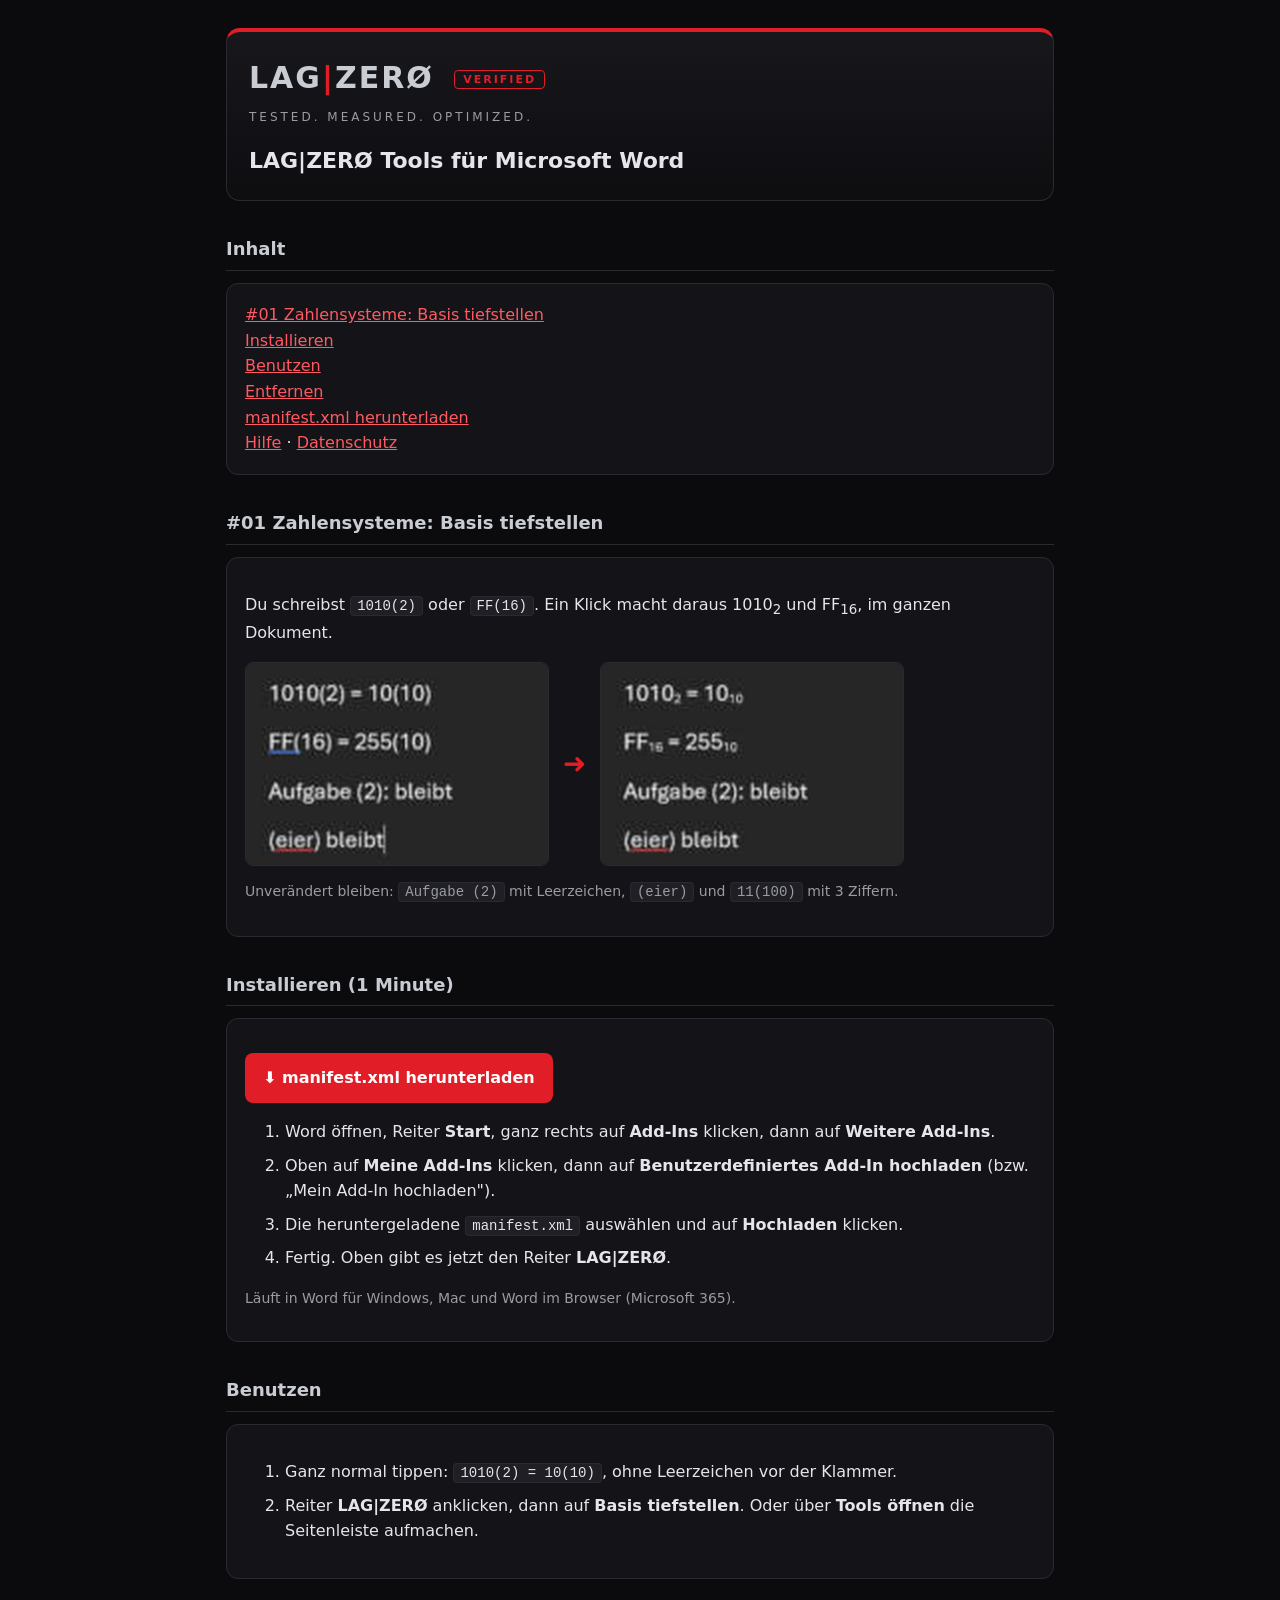
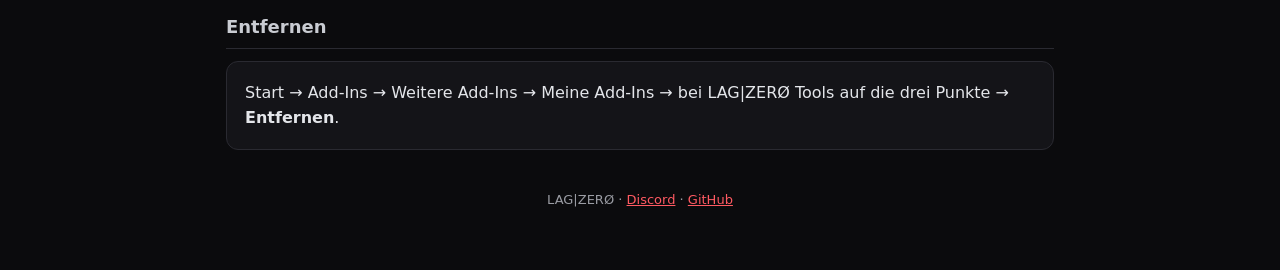
==== index.html @ 54efec06 "Initial commit" ====
<!doctype html>
<html lang="de"><head><meta charset="utf-8"><meta name="viewport" content="width=device-width,initial-scale=1">
<title>LAG|ZERØ Tools für Word</title><link rel="icon" href="assets/logo-32.png"><link rel="stylesheet" href="src/site.css"></head>
<body><div class="wrap">
<header><div class="logo">LAG<span>|</span>ZERØ <em>VERIFIED</em></div><div class="slogan">TESTED. MEASURED. OPTIMIZED.</div>
<h1>LAG|ZERØ Tools für Microsoft Word</h1></header>

<h2>Inhalt</h2>
<div class="card"><a href="#tool01">#01 Zahlensysteme: Basis tiefstellen</a><br><a href="#install">Installieren</a><br><a href="#benutzen">Benutzen</a><br><a href="#entfernen">Entfernen</a><br><a href="manifest.xml" download>manifest.xml herunterladen</a><br><a href="support.html">Hilfe</a> · <a href="privacy.html">Datenschutz</a></div>

<h2 id="tool01">#01 Zahlensysteme: Basis tiefstellen</h2>
<div class="card"><p>Du schreibst <code>1010(2)</code> oder <code>FF(16)</code>. Ein Klick macht daraus 1010<sub>2</sub> und FF<sub>16</sub>, im ganzen Dokument.</p>
<div class="vn"><img class="shot" src="assets/demo-vorher.png" alt="vorher" width="304"><span class="arrow">➜</span><img class="shot" src="assets/demo-nachher.png" alt="nachher" width="304"></div>
<p class="mut">Unverändert bleiben: <code>Aufgabe (2)</code> mit Leerzeichen, <code>(eier)</code> und <code>11(100)</code> mit 3 Ziffern.</p></div>

<h2 id="install">Installieren (1 Minute)</h2>
<div class="card">
<p><a class="btn" href="manifest.xml" download>⬇ manifest.xml herunterladen</a></p>
<ol>
<li>Word öffnen, Reiter <b>Start</b>, ganz rechts auf <b>Add-Ins</b> klicken, dann auf <b>Weitere Add-Ins</b>.</li>
<li>Oben auf <b>Meine Add-Ins</b> klicken, dann auf <b>Benutzerdefiniertes Add-In hochladen</b> (bzw. „Mein Add-In hochladen").</li>
<li>Die heruntergeladene <code>manifest.xml</code> auswählen und auf <b>Hochladen</b> klicken.</li>
<li>Fertig. Oben gibt es jetzt den Reiter <b>LAG|ZERØ</b>.</li>
</ol>
<p class="mut">Läuft in Word für Windows, Mac und Word im Browser (Microsoft 365).</p></div>

<h2 id="benutzen">Benutzen</h2>
<div class="card"><ol>
<li>Ganz normal tippen: <code>1010(2) = 10(10)</code>, ohne Leerzeichen vor der Klammer.</li>
<li>Reiter <b>LAG|ZERØ</b> anklicken, dann auf <b>Basis tiefstellen</b>. Oder über <b>Tools öffnen</b> die Seitenleiste aufmachen.</li></ol></div>

<h2 id="entfernen">Entfernen</h2>
<div class="card">Start → Add-Ins → Weitere Add-Ins → Meine Add-Ins → bei LAG|ZERØ Tools auf die drei Punkte → <b>Entfernen</b>.</div>

<footer>LAG|ZERØ · <a href="https://discord.gg/wUFMj2dGX8">Discord</a> · <a href="https://github.com/sikkkilaci/lagzero-word-addin">GitHub</a></footer>
</div></body></html>
---- src/site.css ----
:root{--bg:#0b0b0d;--panel:#141418;--line:#2a2a31;--txt:#e4e6ea;--mut:#9a9ca3;--red:#e11d27;--silver:#c9ccd2}
*{box-sizing:border-box}body{margin:0;background:var(--bg);color:var(--txt);font:16px/1.6 "Segoe UI",system-ui,sans-serif}
.wrap{max-width:860px;margin:0 auto;padding:28px 16px 60px}
header{border:1px solid var(--line);border-top:4px solid var(--red);background:linear-gradient(180deg,#17171c,#0e0e11);border-radius:14px;padding:22px}
.logo{font-weight:800;font-size:30px;letter-spacing:2px;color:var(--silver)}.logo span{color:var(--red)}
.logo em{font-style:normal;font-size:11px;letter-spacing:2px;border:1px solid var(--red);color:var(--red);padding:2px 8px;border-radius:4px;vertical-align:middle;margin-left:8px}
.slogan{color:var(--mut);letter-spacing:3px;font-size:12px;margin-top:6px}
h1{font-size:22px;margin:16px 0 0}h2{font-size:18px;margin:34px 0 12px;color:var(--silver);border-bottom:1px solid var(--line);padding-bottom:6px}
.card{background:var(--panel);border:1px solid var(--line);border-radius:12px;padding:18px;margin:12px 0}
a{color:#ff5a62}a:hover{color:#fff}
.btn{display:inline-block;background:var(--red);color:#fff;text-decoration:none;font-weight:700;padding:12px 18px;border-radius:8px}
.btn:hover{background:#ff2b36;color:#fff}
code{background:#1f1f25;border:1px solid var(--line);padding:1px 6px;border-radius:4px;font-size:14px}
ol li{margin:8px 0}.mut{color:var(--mut);font-size:14px}
.shot{max-width:100%;border:1px solid var(--line);border-radius:8px}
.vn{display:flex;gap:14px;flex-wrap:wrap;align-items:center}.arrow{color:var(--red);font-size:28px}
footer{margin-top:40px;color:var(--mut);font-size:13px;text-align:center}
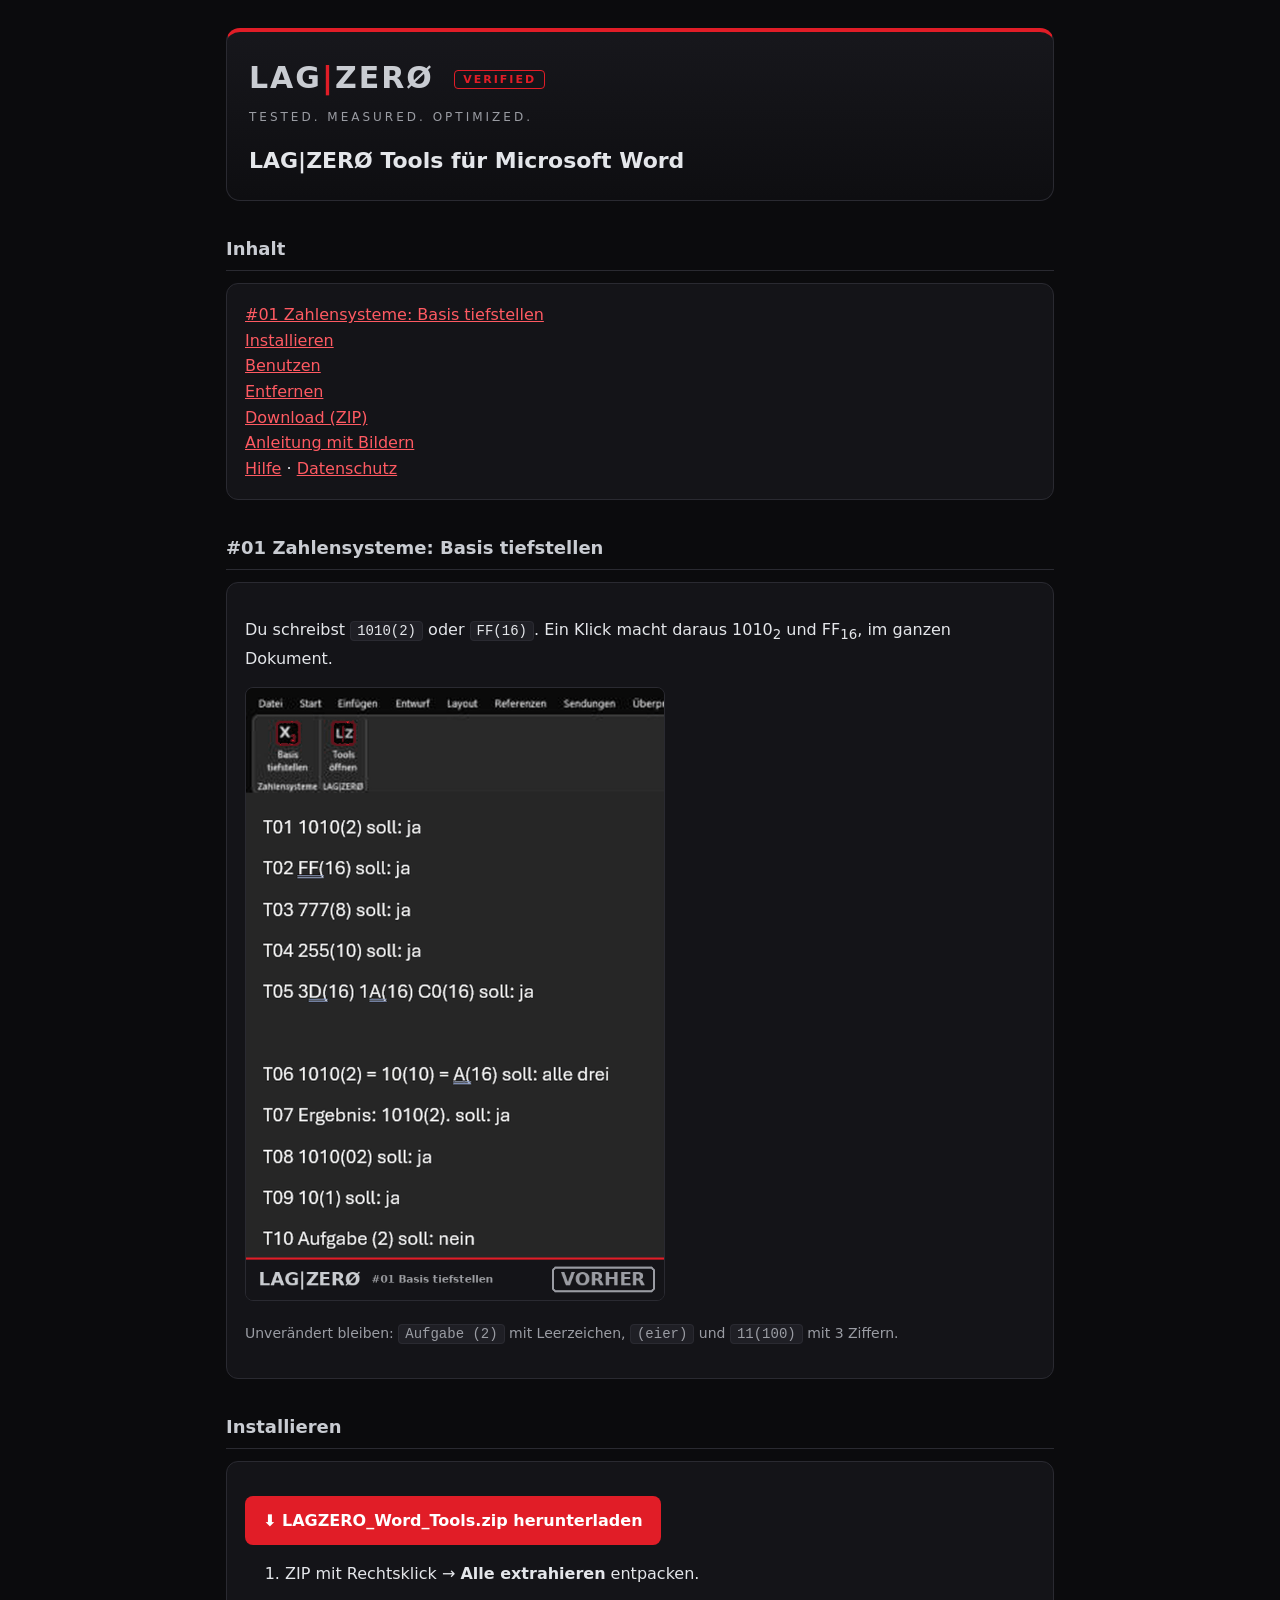
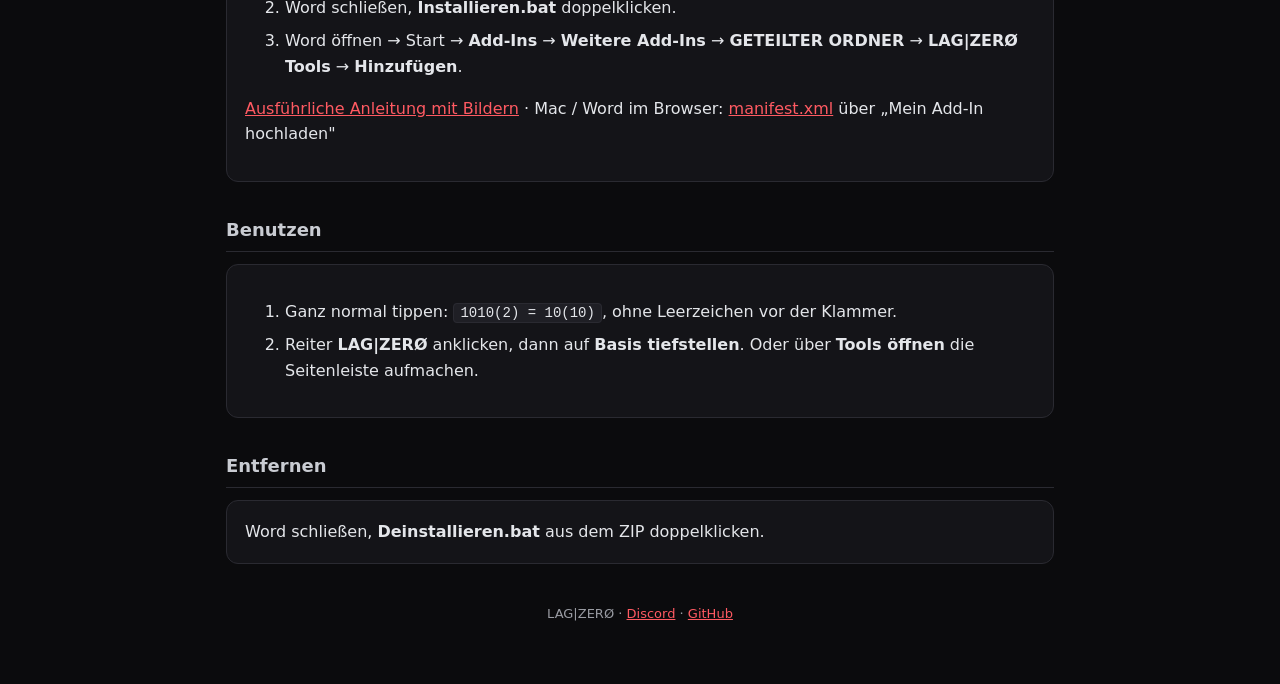
==== commit ce21318c: "v1.0.4: Download-Paket, Anleitung, Vorher/Nachher-Animation" ====
--- a/index.html
+++ b/index.html
@@ -6,23 +6,22 @@
 <h1>LAG|ZERØ Tools für Microsoft Word</h1></header>
 
 <h2>Inhalt</h2>
-<div class="card"><a href="#tool01">#01 Zahlensysteme: Basis tiefstellen</a><br><a href="#install">Installieren</a><br><a href="#benutzen">Benutzen</a><br><a href="#entfernen">Entfernen</a><br><a href="manifest.xml" download>manifest.xml herunterladen</a><br><a href="support.html">Hilfe</a> · <a href="privacy.html">Datenschutz</a></div>
+<div class="card"><a href="#tool01">#01 Zahlensysteme: Basis tiefstellen</a><br><a href="#install">Installieren</a><br><a href="#benutzen">Benutzen</a><br><a href="#entfernen">Entfernen</a><br><a href="download/LAGZERO_Word_Tools.zip">Download (ZIP)</a><br><a href="anleitung.html">Anleitung mit Bildern</a><br><a href="support.html">Hilfe</a> · <a href="privacy.html">Datenschutz</a></div>
 
 <h2 id="tool01">#01 Zahlensysteme: Basis tiefstellen</h2>
 <div class="card"><p>Du schreibst <code>1010(2)</code> oder <code>FF(16)</code>. Ein Klick macht daraus 1010<sub>2</sub> und FF<sub>16</sub>, im ganzen Dokument.</p>
-<div class="vn"><img class="shot" src="assets/demo-vorher.png" alt="vorher" width="304"><span class="arrow">➜</span><img class="shot" src="assets/demo-nachher.png" alt="nachher" width="304"></div>
+<img class="shot" src="assets/vorher_nachher.gif" alt="Vorher/Nachher-Animation" width="420">
 <p class="mut">Unverändert bleiben: <code>Aufgabe (2)</code> mit Leerzeichen, <code>(eier)</code> und <code>11(100)</code> mit 3 Ziffern.</p></div>
 
-<h2 id="install">Installieren (1 Minute)</h2>
+<h2 id="install">Installieren</h2>
 <div class="card">
-<p><a class="btn" href="manifest.xml" download>⬇ manifest.xml herunterladen</a></p>
+<p><a class="btn" href="download/LAGZERO_Word_Tools.zip" download>⬇ LAGZERO_Word_Tools.zip herunterladen</a></p>
 <ol>
-<li>Word öffnen, Reiter <b>Start</b>, ganz rechts auf <b>Add-Ins</b> klicken, dann auf <b>Weitere Add-Ins</b>.</li>
-<li>Oben auf <b>Meine Add-Ins</b> klicken, dann auf <b>Benutzerdefiniertes Add-In hochladen</b> (bzw. „Mein Add-In hochladen").</li>
-<li>Die heruntergeladene <code>manifest.xml</code> auswählen und auf <b>Hochladen</b> klicken.</li>
-<li>Fertig. Oben gibt es jetzt den Reiter <b>LAG|ZERØ</b>.</li>
+<li>ZIP mit Rechtsklick → <b>Alle extrahieren</b> entpacken.</li>
+<li>Word schließen, <b>Installieren.bat</b> doppelklicken.</li>
+<li>Word öffnen → Start → <b>Add-Ins</b> → <b>Weitere Add-Ins</b> → <b>GETEILTER ORDNER</b> → <b>LAG|ZERØ Tools</b> → <b>Hinzufügen</b>.</li>
 </ol>
-<p class="mut">Läuft in Word für Windows, Mac und Word im Browser (Microsoft 365).</p></div>
+<p><a href="anleitung.html">Ausführliche Anleitung mit Bildern</a> · Mac / Word im Browser: <a href="manifest.xml" download>manifest.xml</a> über „Mein Add-In hochladen"</p></div>
 
 <h2 id="benutzen">Benutzen</h2>
 <div class="card"><ol>
@@ -30,7 +29,7 @@
 <li>Reiter <b>LAG|ZERØ</b> anklicken, dann auf <b>Basis tiefstellen</b>. Oder über <b>Tools öffnen</b> die Seitenleiste aufmachen.</li></ol></div>
 
 <h2 id="entfernen">Entfernen</h2>
-<div class="card">Start → Add-Ins → Weitere Add-Ins → Meine Add-Ins → bei LAG|ZERØ Tools auf die drei Punkte → <b>Entfernen</b>.</div>
+<div class="card">Word schließen, <b>Deinstallieren.bat</b> aus dem ZIP doppelklicken.</div>
 
 <footer>LAG|ZERØ · <a href="https://discord.gg/wUFMj2dGX8">Discord</a> · <a href="https://github.com/sikkkilaci/lagzero-word-addin">GitHub</a></footer>
 </div></body></html>
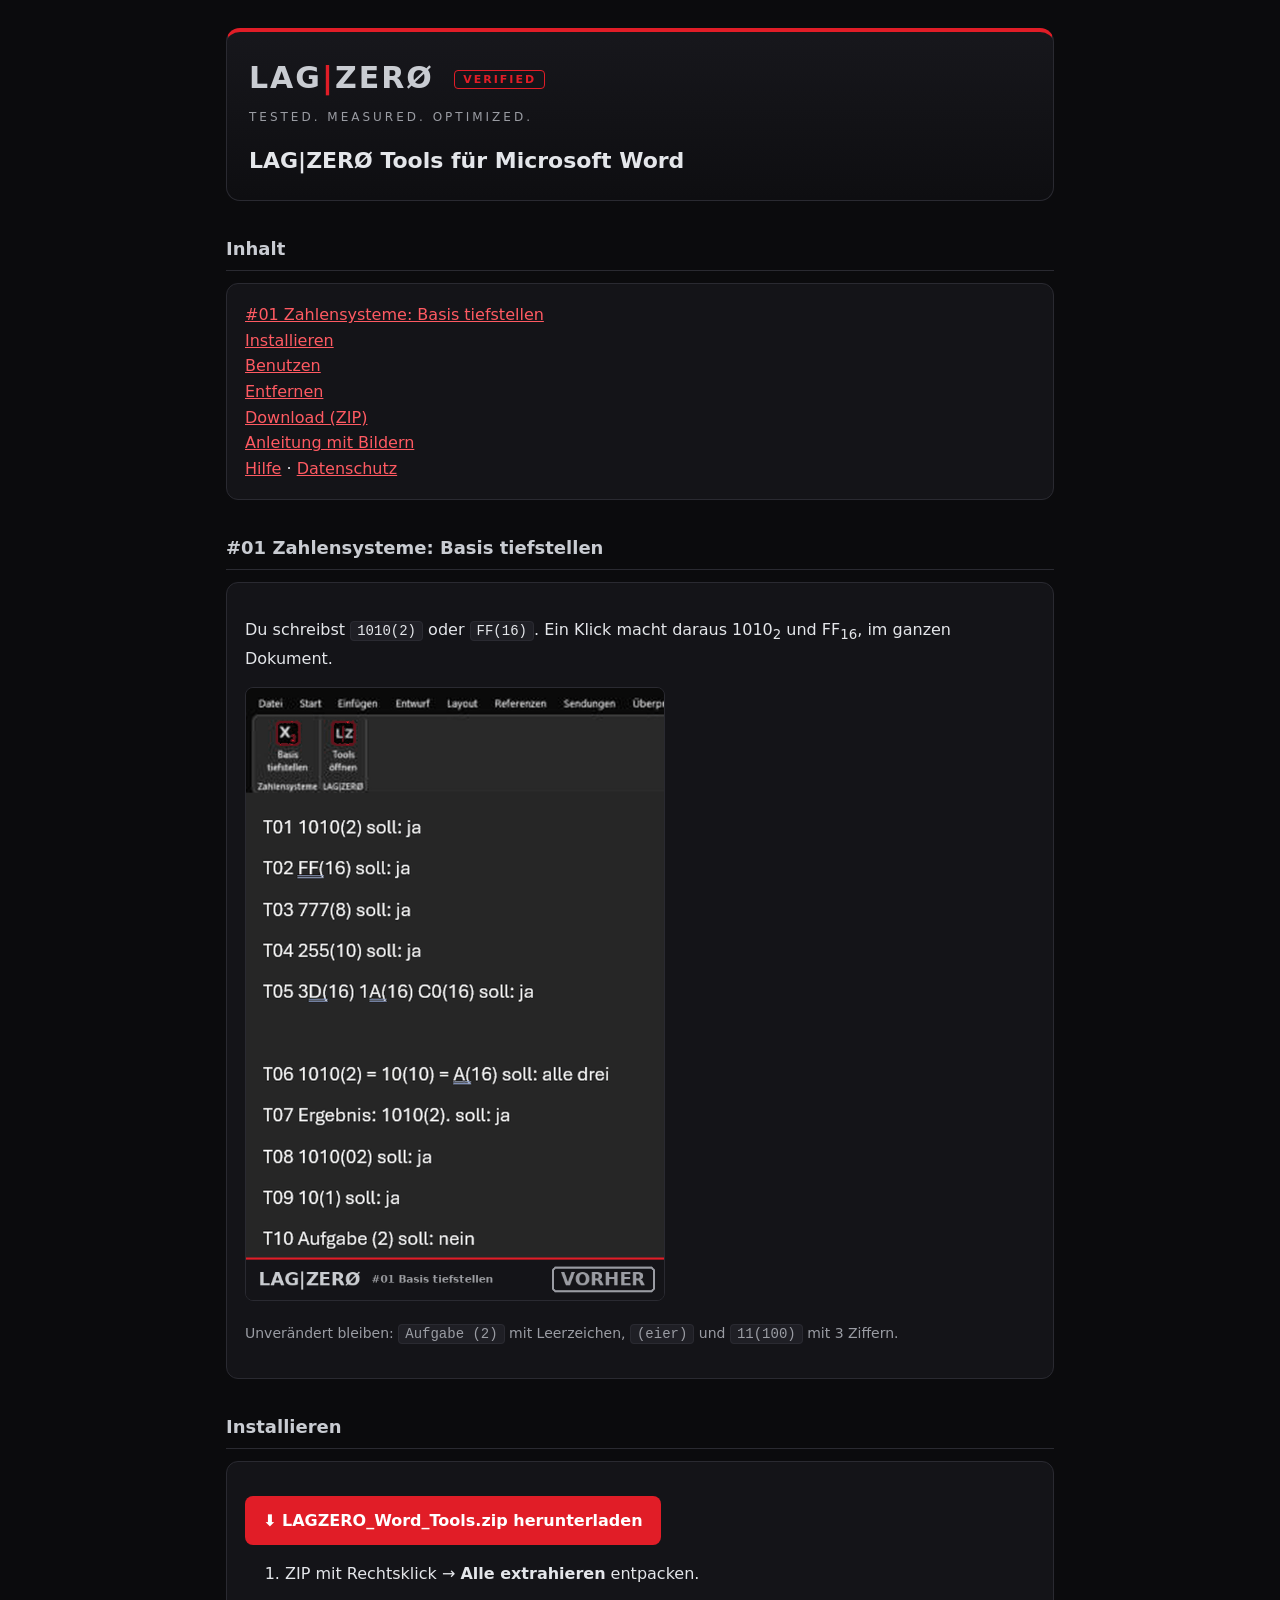
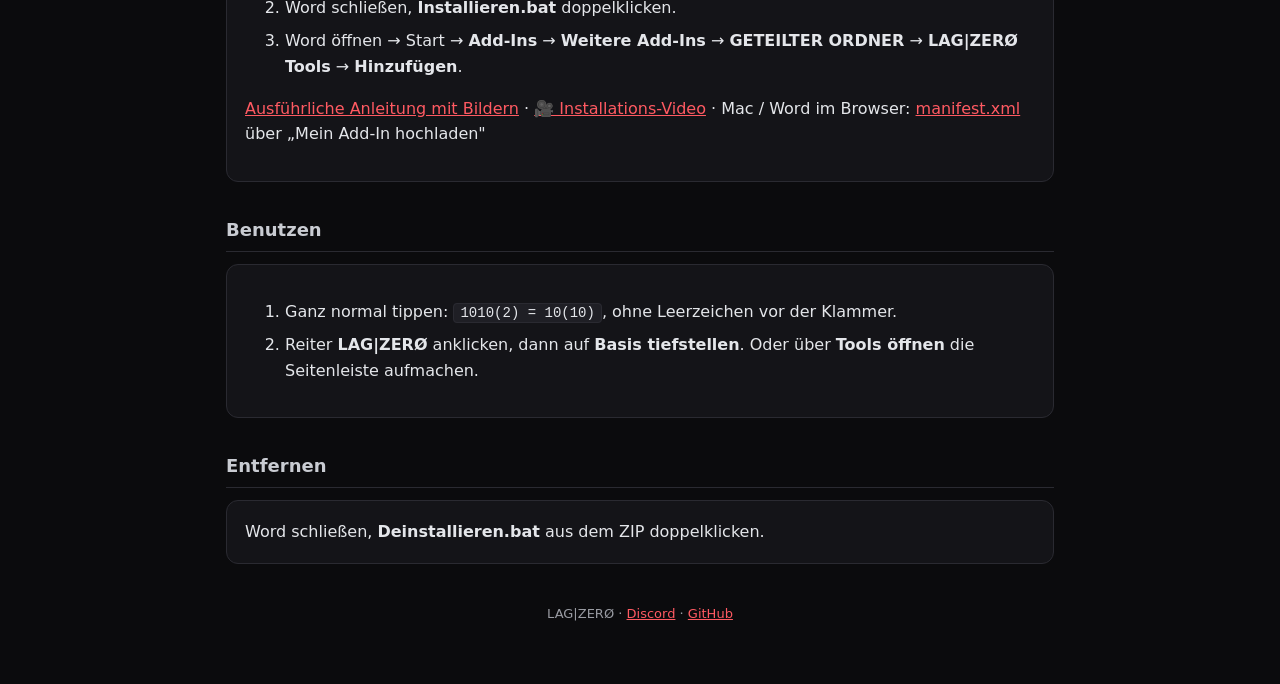
==== commit 84633f48: "Installations-Video hinzugefuegt" ====
--- a/index.html
+++ b/index.html
@@ -21,7 +21,7 @@
 <li>Word schließen, <b>Installieren.bat</b> doppelklicken.</li>
 <li>Word öffnen → Start → <b>Add-Ins</b> → <b>Weitere Add-Ins</b> → <b>GETEILTER ORDNER</b> → <b>LAG|ZERØ Tools</b> → <b>Hinzufügen</b>.</li>
 </ol>
-<p><a href="anleitung.html">Ausführliche Anleitung mit Bildern</a> · Mac / Word im Browser: <a href="manifest.xml" download>manifest.xml</a> über „Mein Add-In hochladen"</p></div>
+<p><a href="anleitung.html">Ausführliche Anleitung mit Bildern</a> · <a href="download/LAGZERO_Installation.mp4">🎥 Installations-Video</a> · Mac / Word im Browser: <a href="manifest.xml" download>manifest.xml</a> über „Mein Add-In hochladen"</p></div>
 
 <h2 id="benutzen">Benutzen</h2>
 <div class="card"><ol>
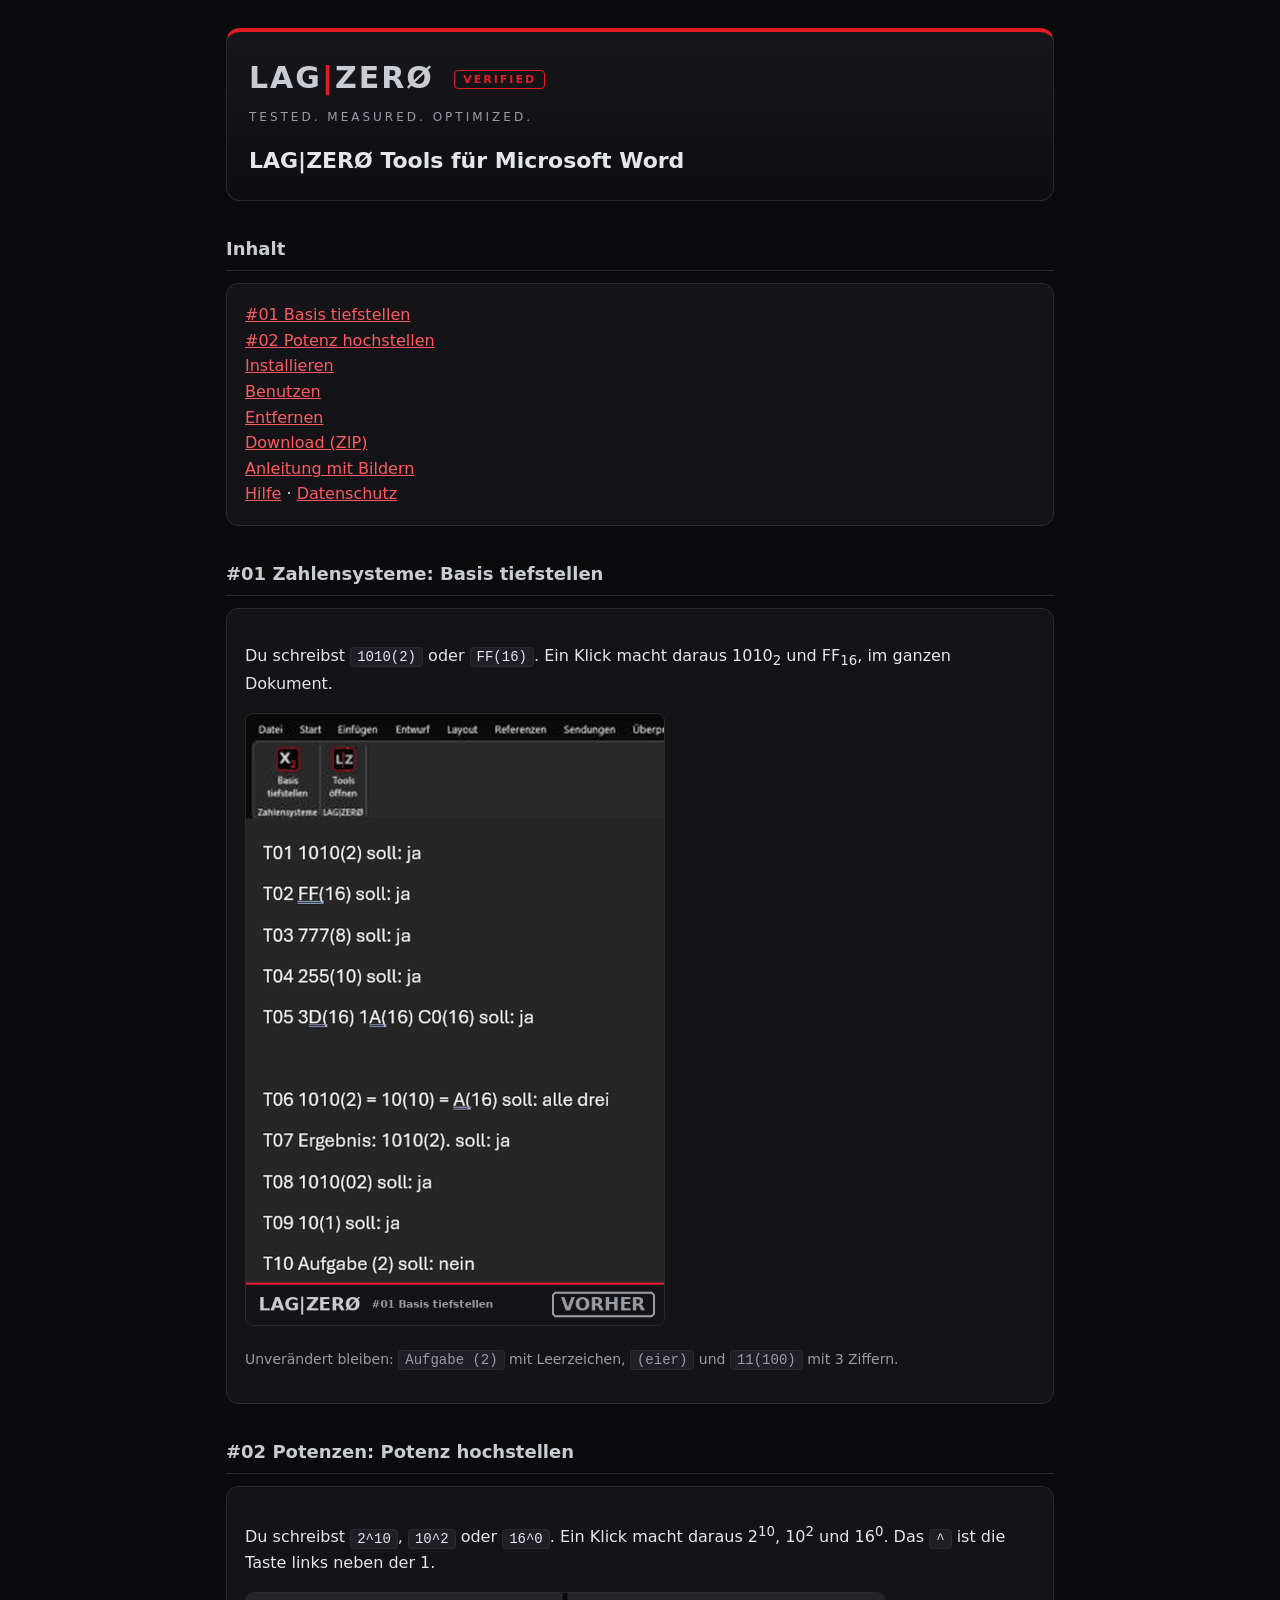
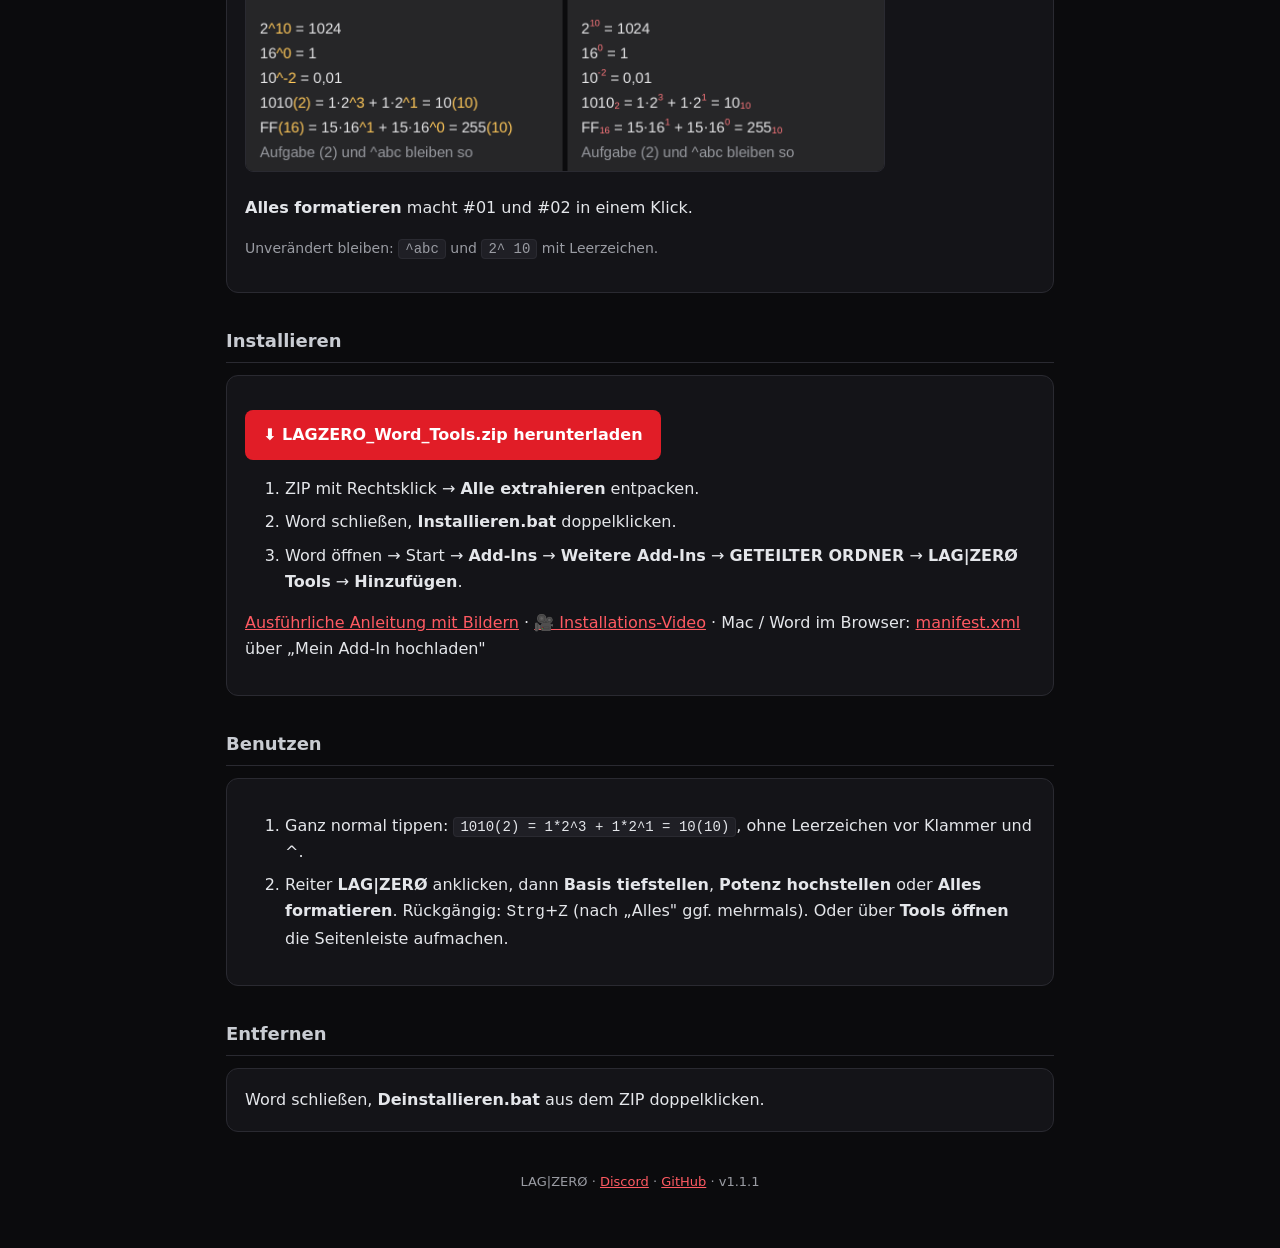
==== commit 41f12a40: "v1.1.1: Potenz hochstellen in Anleitung, Webseite und Paket" ====
--- a/index.html
+++ b/index.html
@@ -6,12 +6,18 @@
 <h1>LAG|ZERØ Tools für Microsoft Word</h1></header>
 
 <h2>Inhalt</h2>
-<div class="card"><a href="#tool01">#01 Zahlensysteme: Basis tiefstellen</a><br><a href="#install">Installieren</a><br><a href="#benutzen">Benutzen</a><br><a href="#entfernen">Entfernen</a><br><a href="download/LAGZERO_Word_Tools.zip">Download (ZIP)</a><br><a href="anleitung.html">Anleitung mit Bildern</a><br><a href="support.html">Hilfe</a> · <a href="privacy.html">Datenschutz</a></div>
+<div class="card"><a href="#tool01">#01 Basis tiefstellen</a><br><a href="#tool02">#02 Potenz hochstellen</a><br><a href="#install">Installieren</a><br><a href="#benutzen">Benutzen</a><br><a href="#entfernen">Entfernen</a><br><a href="download/LAGZERO_Word_Tools.zip">Download (ZIP)</a><br><a href="anleitung.html">Anleitung mit Bildern</a><br><a href="support.html">Hilfe</a> · <a href="privacy.html">Datenschutz</a></div>
 
 <h2 id="tool01">#01 Zahlensysteme: Basis tiefstellen</h2>
 <div class="card"><p>Du schreibst <code>1010(2)</code> oder <code>FF(16)</code>. Ein Klick macht daraus 1010<sub>2</sub> und FF<sub>16</sub>, im ganzen Dokument.</p>
 <img class="shot" src="assets/vorher_nachher.gif" alt="Vorher/Nachher-Animation" width="420">
 <p class="mut">Unverändert bleiben: <code>Aufgabe (2)</code> mit Leerzeichen, <code>(eier)</code> und <code>11(100)</code> mit 3 Ziffern.</p></div>
+
+<h2 id="tool02">#02 Potenzen: Potenz hochstellen</h2>
+<div class="card"><p>Du schreibst <code>2^10</code>, <code>10^2</code> oder <code>16^0</code>. Ein Klick macht daraus 2<sup>10</sup>, 10<sup>2</sup> und 16<sup>0</sup>. Das <code>^</code> ist die Taste links neben der 1.</p>
+<img class="shot" src="assets/h_vorher_nachher.png" alt="Vorher/Nachher Potenzen" width="640">
+<p><b>Alles formatieren</b> macht #01 und #02 in einem Klick.</p>
+<p class="mut">Unverändert bleiben: <code>^abc</code> und <code>2^ 10</code> mit Leerzeichen.</p></div>
 
 <h2 id="install">Installieren</h2>
 <div class="card">
@@ -25,11 +31,11 @@
 
 <h2 id="benutzen">Benutzen</h2>
 <div class="card"><ol>
-<li>Ganz normal tippen: <code>1010(2) = 10(10)</code>, ohne Leerzeichen vor der Klammer.</li>
-<li>Reiter <b>LAG|ZERØ</b> anklicken, dann auf <b>Basis tiefstellen</b>. Oder über <b>Tools öffnen</b> die Seitenleiste aufmachen.</li></ol></div>
+<li>Ganz normal tippen: <code>1010(2) = 1*2^3 + 1*2^1 = 10(10)</code>, ohne Leerzeichen vor Klammer und ^.</li>
+<li>Reiter <b>LAG|ZERØ</b> anklicken, dann <b>Basis tiefstellen</b>, <b>Potenz hochstellen</b> oder <b>Alles formatieren</b>. Rückgängig: <kbd>Strg</kbd>+<kbd>Z</kbd> (nach „Alles" ggf. mehrmals). Oder über <b>Tools öffnen</b> die Seitenleiste aufmachen.</li></ol></div>
 
 <h2 id="entfernen">Entfernen</h2>
 <div class="card">Word schließen, <b>Deinstallieren.bat</b> aus dem ZIP doppelklicken.</div>
 
-<footer>LAG|ZERØ · <a href="https://discord.gg/wUFMj2dGX8">Discord</a> · <a href="https://github.com/sikkkilaci/lagzero-word-addin">GitHub</a></footer>
+<footer>LAG|ZERØ · <a href="https://discord.gg/wUFMj2dGX8">Discord</a> · <a href="https://github.com/sikkkilaci/lagzero-word-addin">GitHub</a> · v1.1.1</footer>
 </div></body></html>
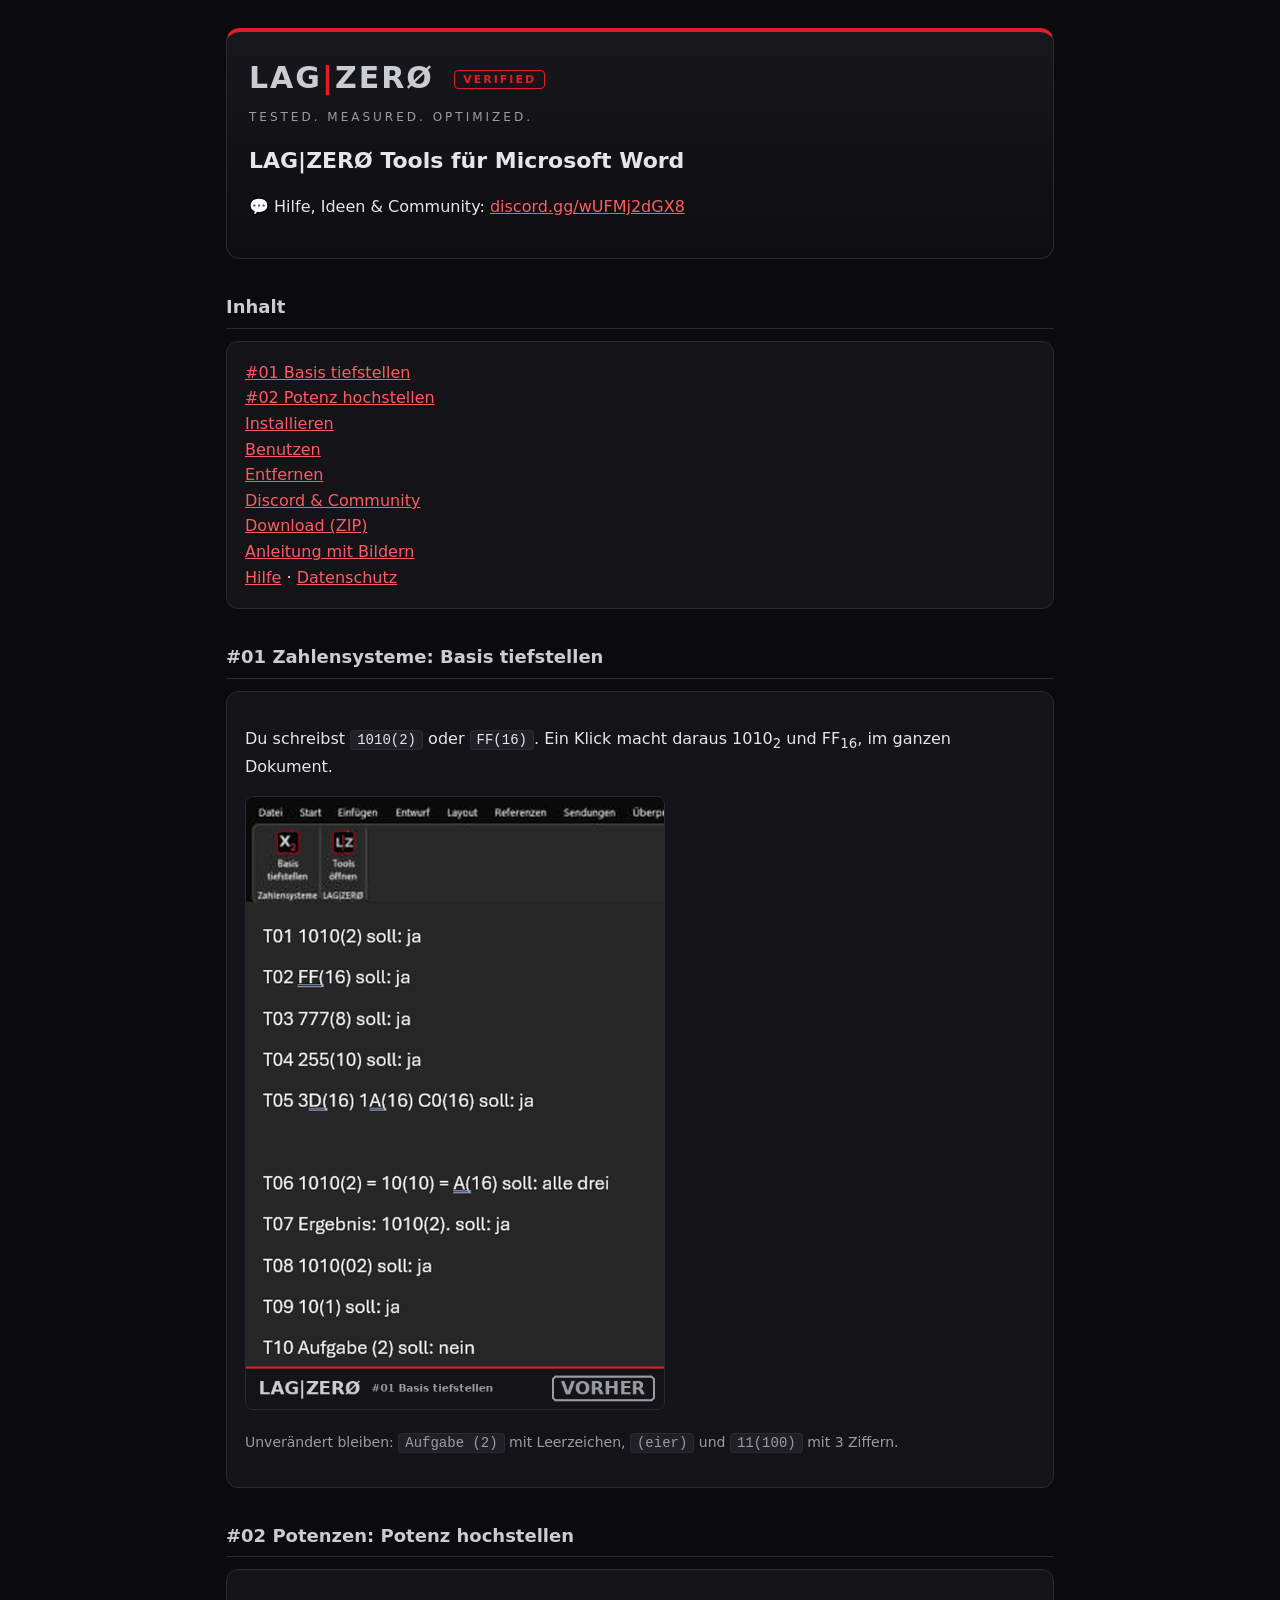
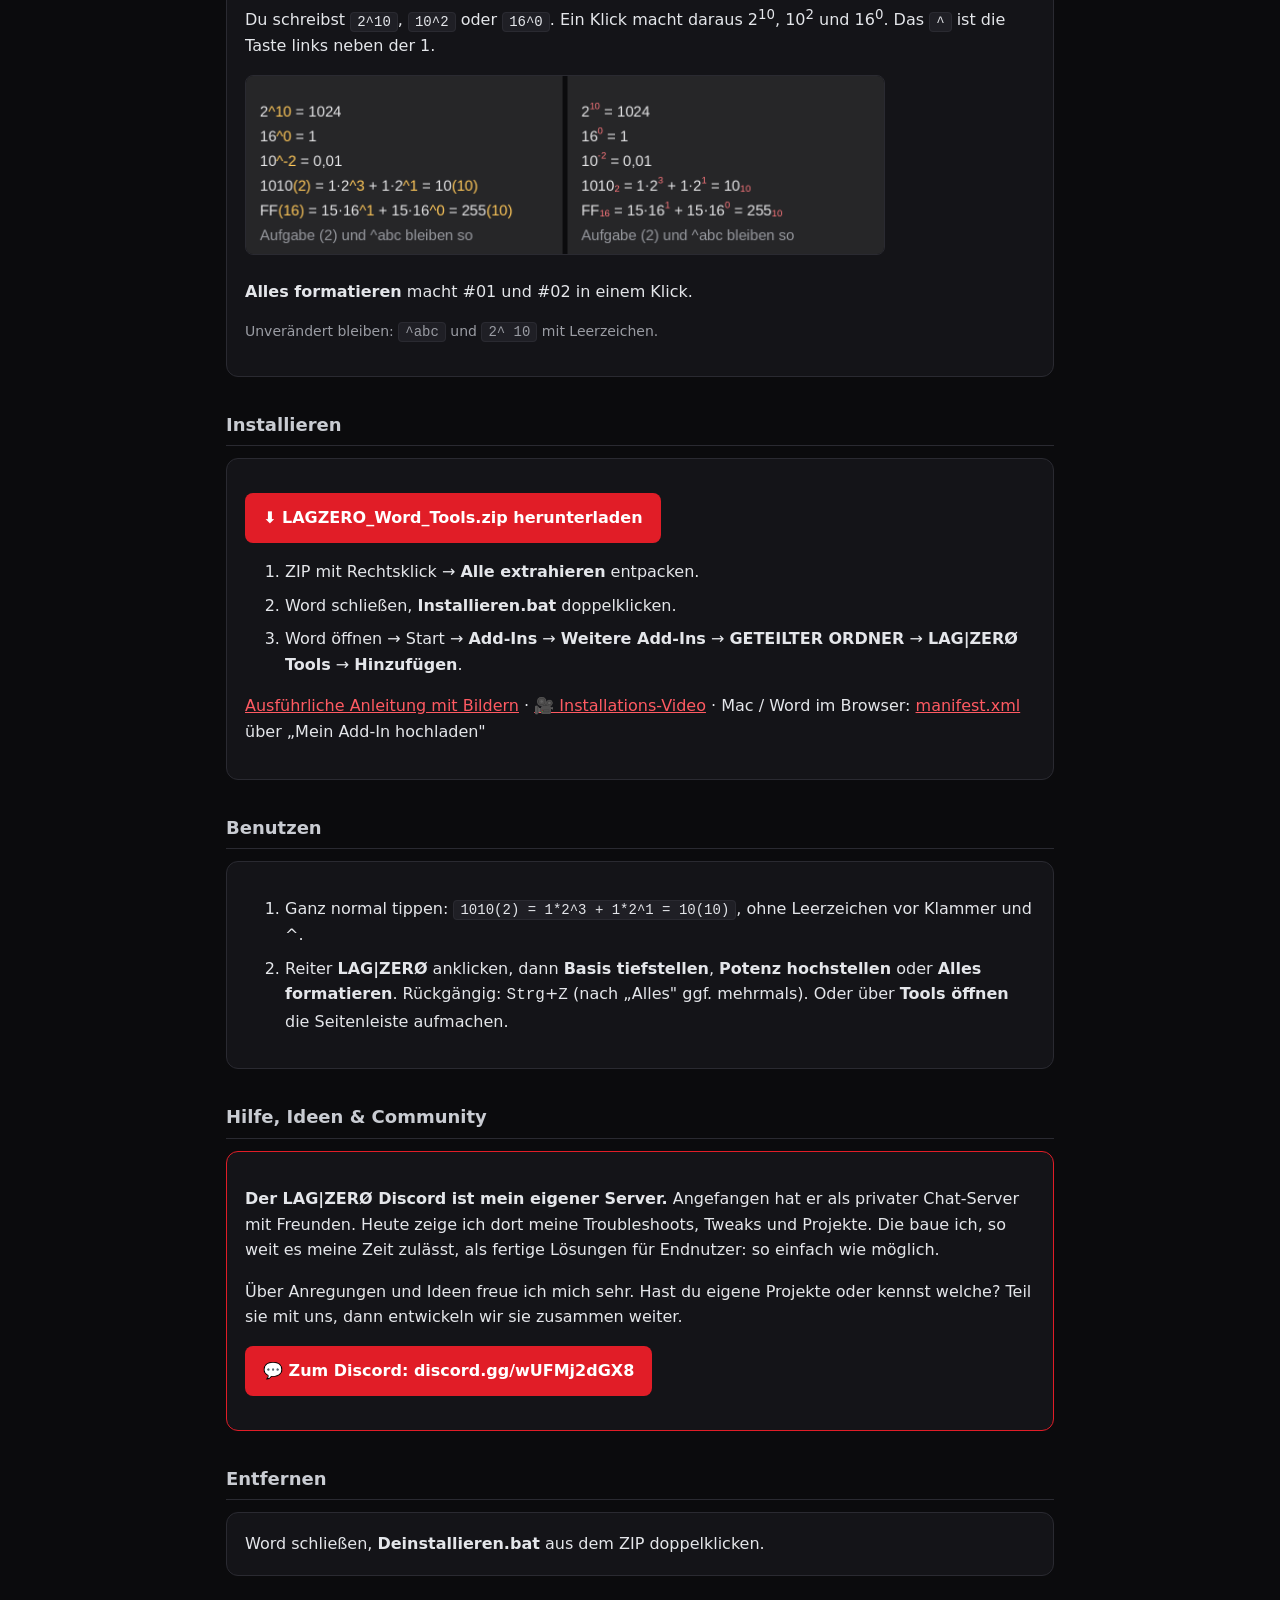
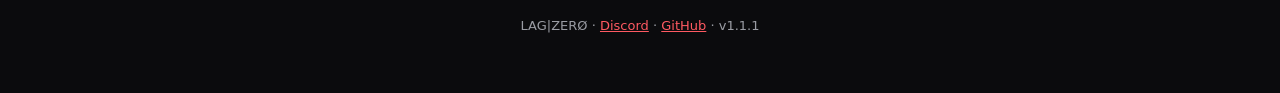
==== commit f9463f85: "Anleitung als PDF + Discord-Bereich auf Webseite und in Anleitung" ====
--- a/index.html
+++ b/index.html
@@ -3,10 +3,10 @@
 <title>LAG|ZERØ Tools für Word</title><link rel="icon" href="assets/logo-32.png"><link rel="stylesheet" href="src/site.css"></head>
 <body><div class="wrap">
 <header><div class="logo">LAG<span>|</span>ZERØ <em>VERIFIED</em></div><div class="slogan">TESTED. MEASURED. OPTIMIZED.</div>
-<h1>LAG|ZERØ Tools für Microsoft Word</h1></header>
+<h1>LAG|ZERØ Tools für Microsoft Word</h1><p>💬 Hilfe, Ideen &amp; Community: <a href="https://discord.gg/wUFMj2dGX8">discord.gg/wUFMj2dGX8</a></p></header>
 
 <h2>Inhalt</h2>
-<div class="card"><a href="#tool01">#01 Basis tiefstellen</a><br><a href="#tool02">#02 Potenz hochstellen</a><br><a href="#install">Installieren</a><br><a href="#benutzen">Benutzen</a><br><a href="#entfernen">Entfernen</a><br><a href="download/LAGZERO_Word_Tools.zip">Download (ZIP)</a><br><a href="anleitung.html">Anleitung mit Bildern</a><br><a href="support.html">Hilfe</a> · <a href="privacy.html">Datenschutz</a></div>
+<div class="card"><a href="#tool01">#01 Basis tiefstellen</a><br><a href="#tool02">#02 Potenz hochstellen</a><br><a href="#install">Installieren</a><br><a href="#benutzen">Benutzen</a><br><a href="#entfernen">Entfernen</a><br><a href="#discord">Discord &amp; Community</a><br><a href="download/LAGZERO_Word_Tools.zip">Download (ZIP)</a><br><a href="anleitung.html">Anleitung mit Bildern</a><br><a href="support.html">Hilfe</a> · <a href="privacy.html">Datenschutz</a></div>
 
 <h2 id="tool01">#01 Zahlensysteme: Basis tiefstellen</h2>
 <div class="card"><p>Du schreibst <code>1010(2)</code> oder <code>FF(16)</code>. Ein Klick macht daraus 1010<sub>2</sub> und FF<sub>16</sub>, im ganzen Dokument.</p>
@@ -34,6 +34,11 @@
 <li>Ganz normal tippen: <code>1010(2) = 1*2^3 + 1*2^1 = 10(10)</code>, ohne Leerzeichen vor Klammer und ^.</li>
 <li>Reiter <b>LAG|ZERØ</b> anklicken, dann <b>Basis tiefstellen</b>, <b>Potenz hochstellen</b> oder <b>Alles formatieren</b>. Rückgängig: <kbd>Strg</kbd>+<kbd>Z</kbd> (nach „Alles" ggf. mehrmals). Oder über <b>Tools öffnen</b> die Seitenleiste aufmachen.</li></ol></div>
 
+<h2 id="discord">Hilfe, Ideen &amp; Community</h2>
+<div class="card" style="border-color:#e11d27"><p><b>Der LAG|ZERØ Discord ist mein eigener Server.</b> Angefangen hat er als privater Chat-Server mit Freunden. Heute zeige ich dort meine Troubleshoots, Tweaks und Projekte. Die baue ich, so weit es meine Zeit zulässt, als fertige Lösungen für Endnutzer: so einfach wie möglich.</p>
+<p>Über Anregungen und Ideen freue ich mich sehr. Hast du eigene Projekte oder kennst welche? Teil sie mit uns, dann entwickeln wir sie zusammen weiter.</p>
+<p><a class="btn" href="https://discord.gg/wUFMj2dGX8">💬 Zum Discord: discord.gg/wUFMj2dGX8</a></p></div>
+
 <h2 id="entfernen">Entfernen</h2>
 <div class="card">Word schließen, <b>Deinstallieren.bat</b> aus dem ZIP doppelklicken.</div>
 
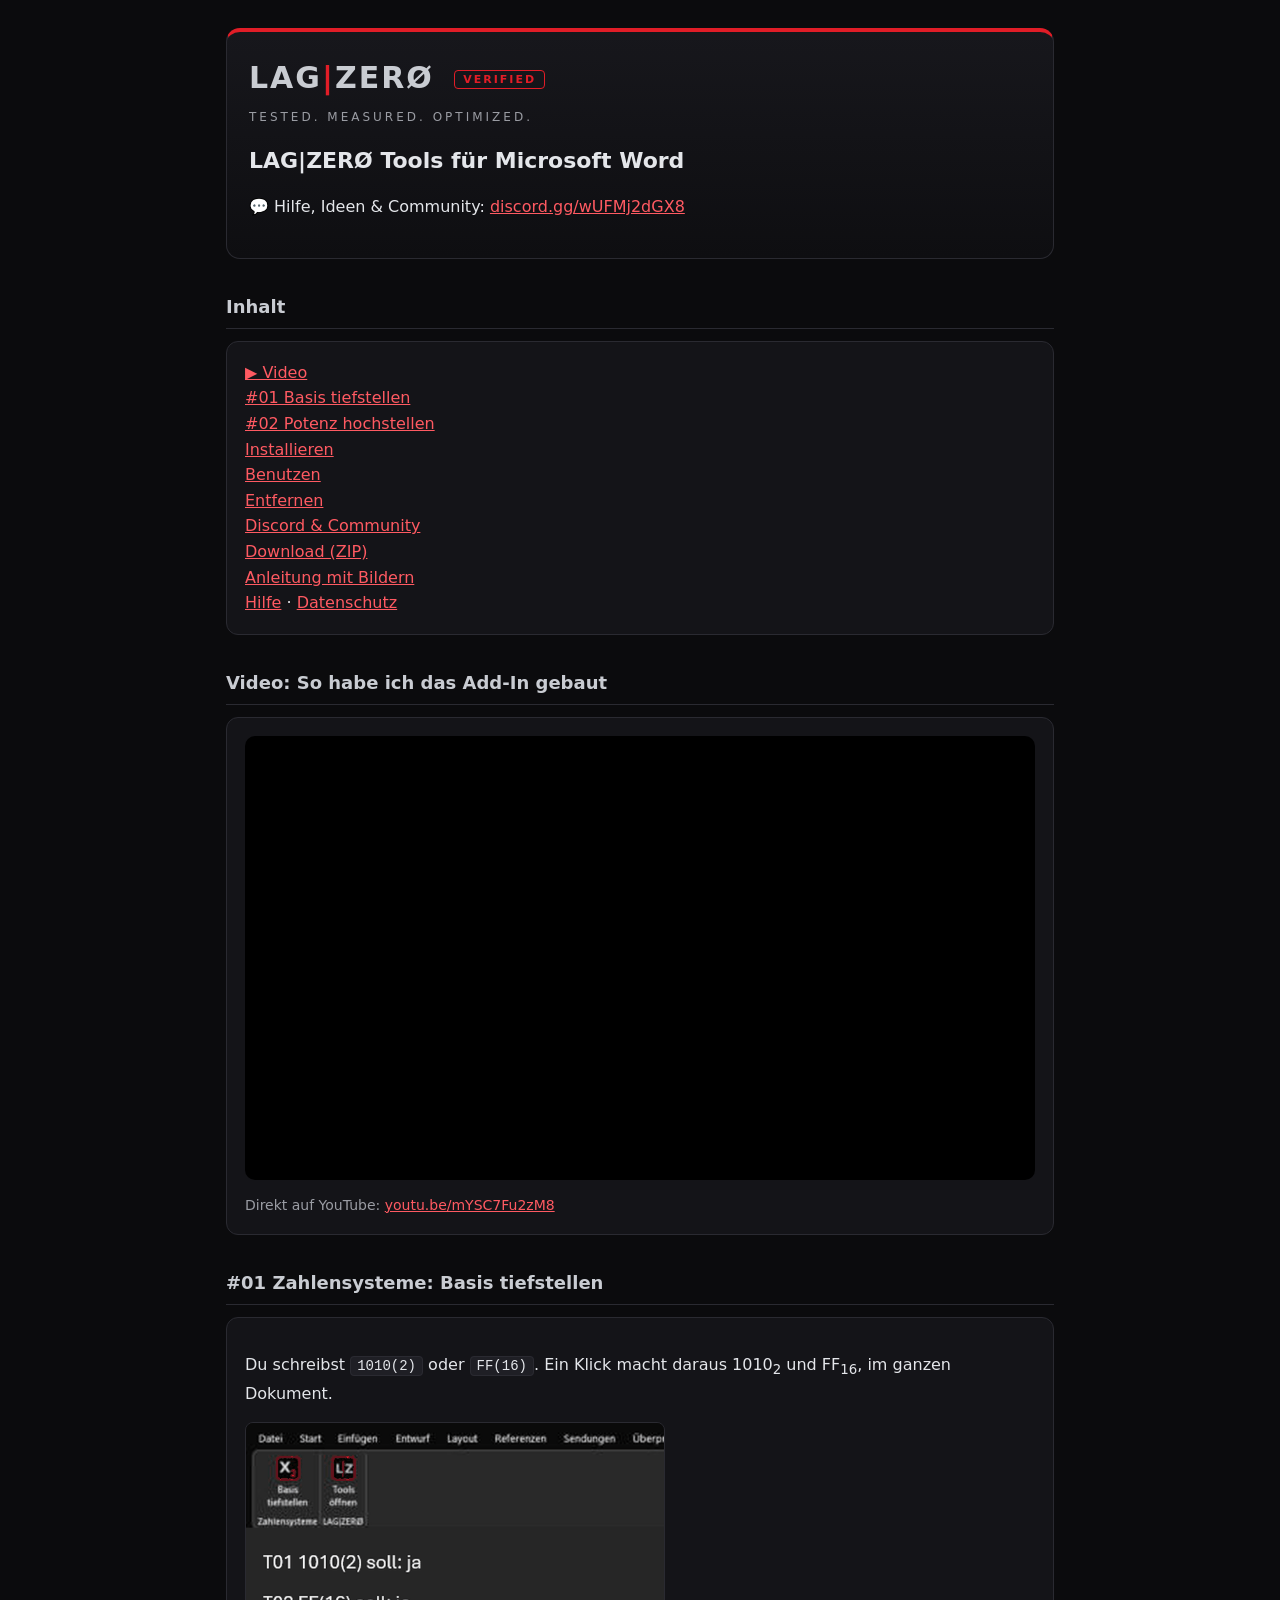
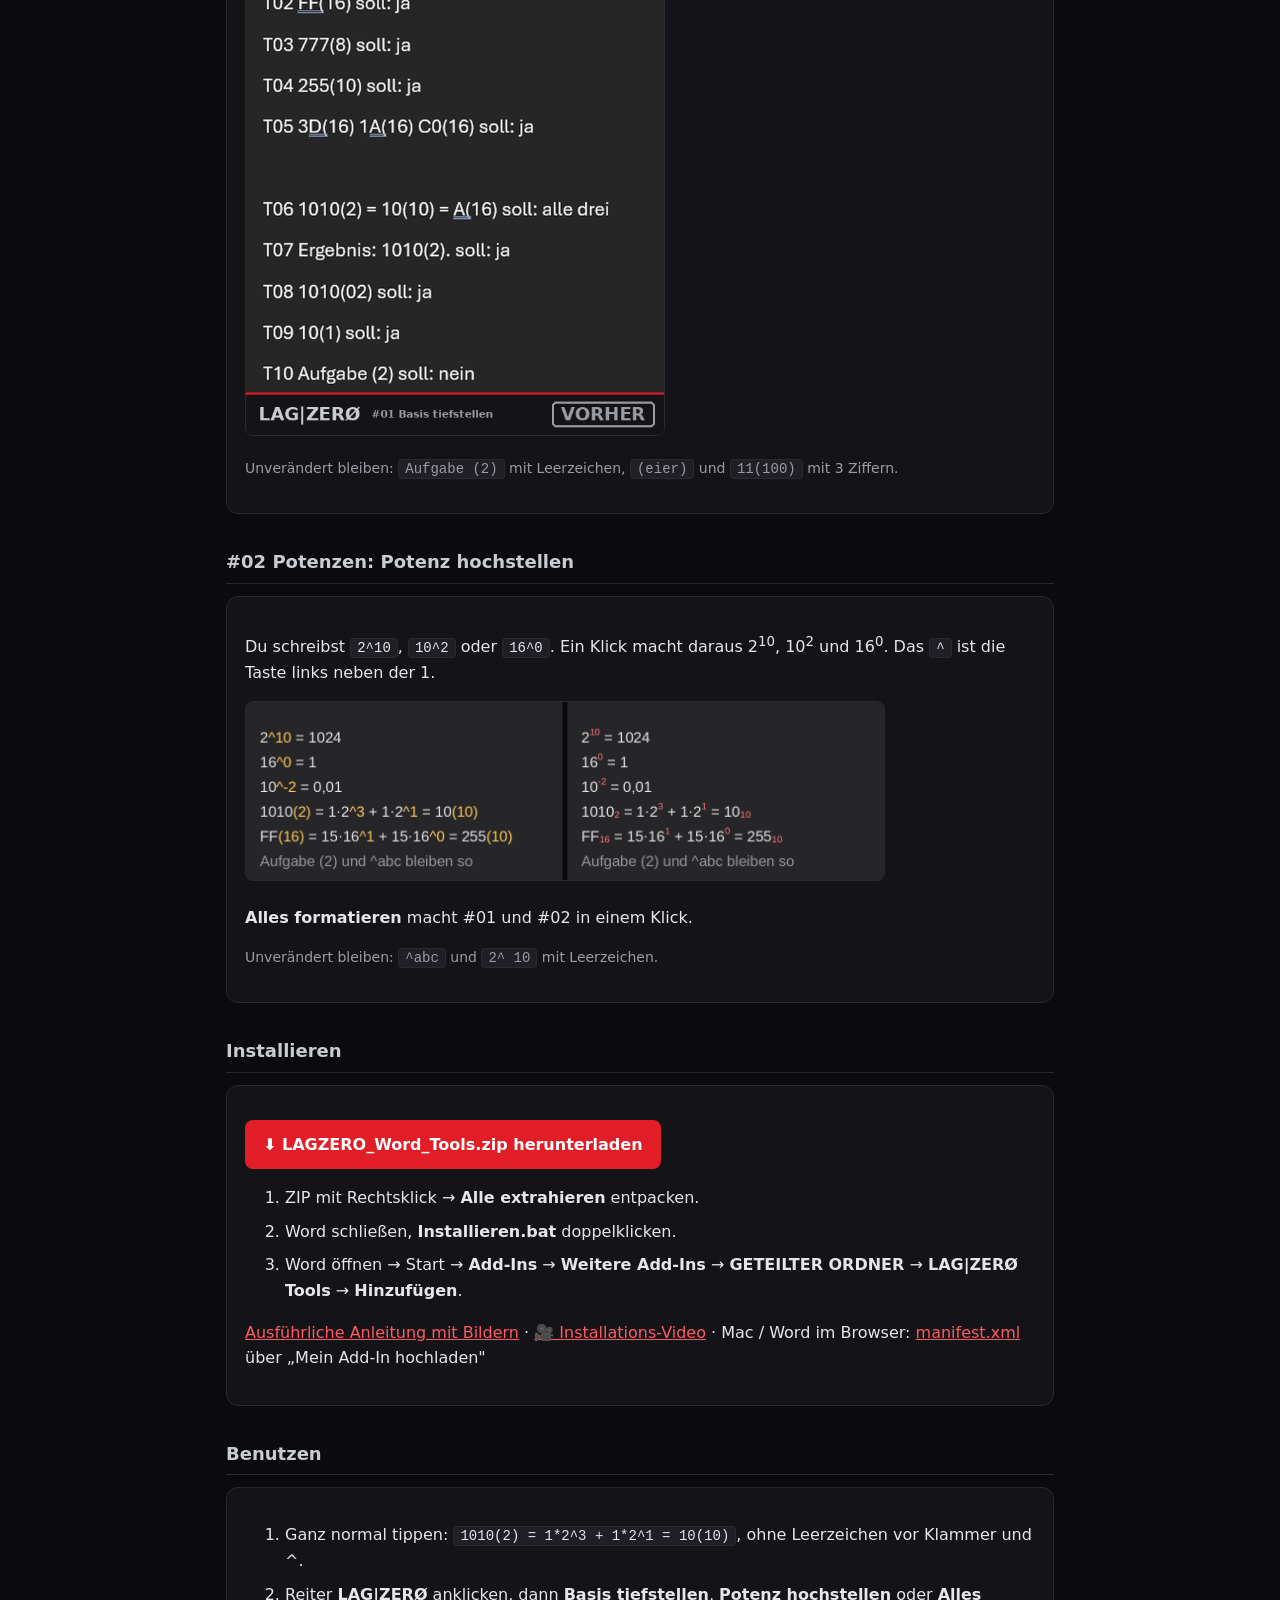
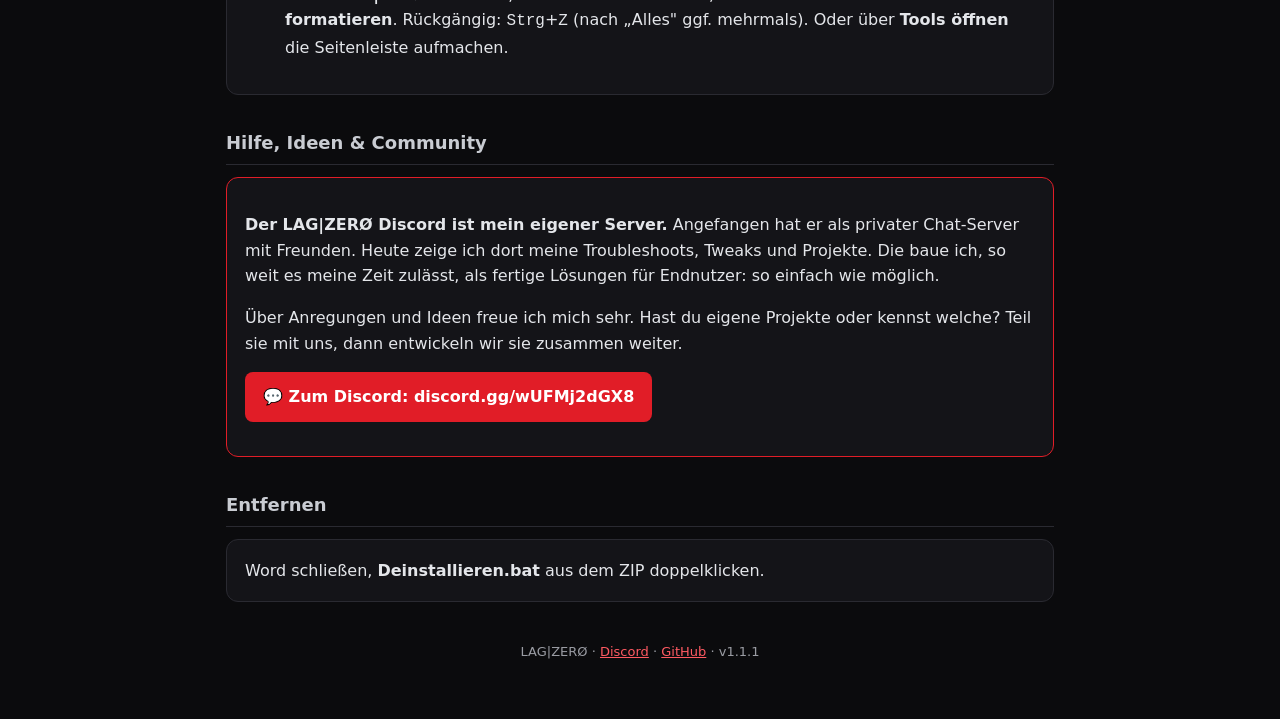
==== commit 81751d9b: "v1.1.2: YouTube-Video eingebaut, neue Adresse ademtasdemir-dev" ====
--- a/index.html
+++ b/index.html
@@ -6,7 +6,12 @@
 <h1>LAG|ZERØ Tools für Microsoft Word</h1><p>💬 Hilfe, Ideen &amp; Community: <a href="https://discord.gg/wUFMj2dGX8">discord.gg/wUFMj2dGX8</a></p></header>
 
 <h2>Inhalt</h2>
-<div class="card"><a href="#tool01">#01 Basis tiefstellen</a><br><a href="#tool02">#02 Potenz hochstellen</a><br><a href="#install">Installieren</a><br><a href="#benutzen">Benutzen</a><br><a href="#entfernen">Entfernen</a><br><a href="#discord">Discord &amp; Community</a><br><a href="download/LAGZERO_Word_Tools.zip">Download (ZIP)</a><br><a href="anleitung.html">Anleitung mit Bildern</a><br><a href="support.html">Hilfe</a> · <a href="privacy.html">Datenschutz</a></div>
+<div class="card"><a href="#video">▶ Video</a><br><a href="#tool01">#01 Basis tiefstellen</a><br><a href="#tool02">#02 Potenz hochstellen</a><br><a href="#install">Installieren</a><br><a href="#benutzen">Benutzen</a><br><a href="#entfernen">Entfernen</a><br><a href="#discord">Discord &amp; Community</a><br><a href="download/LAGZERO_Word_Tools.zip">Download (ZIP)</a><br><a href="anleitung.html">Anleitung mit Bildern</a><br><a href="support.html">Hilfe</a> · <a href="privacy.html">Datenschutz</a></div>
+
+<h2 id="video">Video: So habe ich das Add-In gebaut</h2>
+<div class="card"><div style="position:relative;padding-top:56.25%;border-radius:10px;overflow:hidden;background:#000">
+<iframe src="https://www.youtube-nocookie.com/embed/mYSC7Fu2zM8" title="Projekt: WORD ADD in – LAG|ZERØ Tools" style="position:absolute;inset:0;width:100%;height:100%;border:0" allow="accelerometer; encrypted-media; gyroscope; picture-in-picture; fullscreen" allowfullscreen loading="lazy"></iframe></div>
+<p class="mut" style="margin-bottom:0">Direkt auf YouTube: <a href="https://youtu.be/mYSC7Fu2zM8">youtu.be/mYSC7Fu2zM8</a></p></div>
 
 <h2 id="tool01">#01 Zahlensysteme: Basis tiefstellen</h2>
 <div class="card"><p>Du schreibst <code>1010(2)</code> oder <code>FF(16)</code>. Ein Klick macht daraus 1010<sub>2</sub> und FF<sub>16</sub>, im ganzen Dokument.</p>
@@ -42,5 +47,5 @@
 <h2 id="entfernen">Entfernen</h2>
 <div class="card">Word schließen, <b>Deinstallieren.bat</b> aus dem ZIP doppelklicken.</div>
 
-<footer>LAG|ZERØ · <a href="https://discord.gg/wUFMj2dGX8">Discord</a> · <a href="https://github.com/sikkkilaci/lagzero-word-addin">GitHub</a> · v1.1.1</footer>
+<footer>LAG|ZERØ · <a href="https://discord.gg/wUFMj2dGX8">Discord</a> · <a href="https://github.com/ademtasdemir-dev/lagzero-word-addin">GitHub</a> · v1.1.1</footer>
 </div></body></html>
